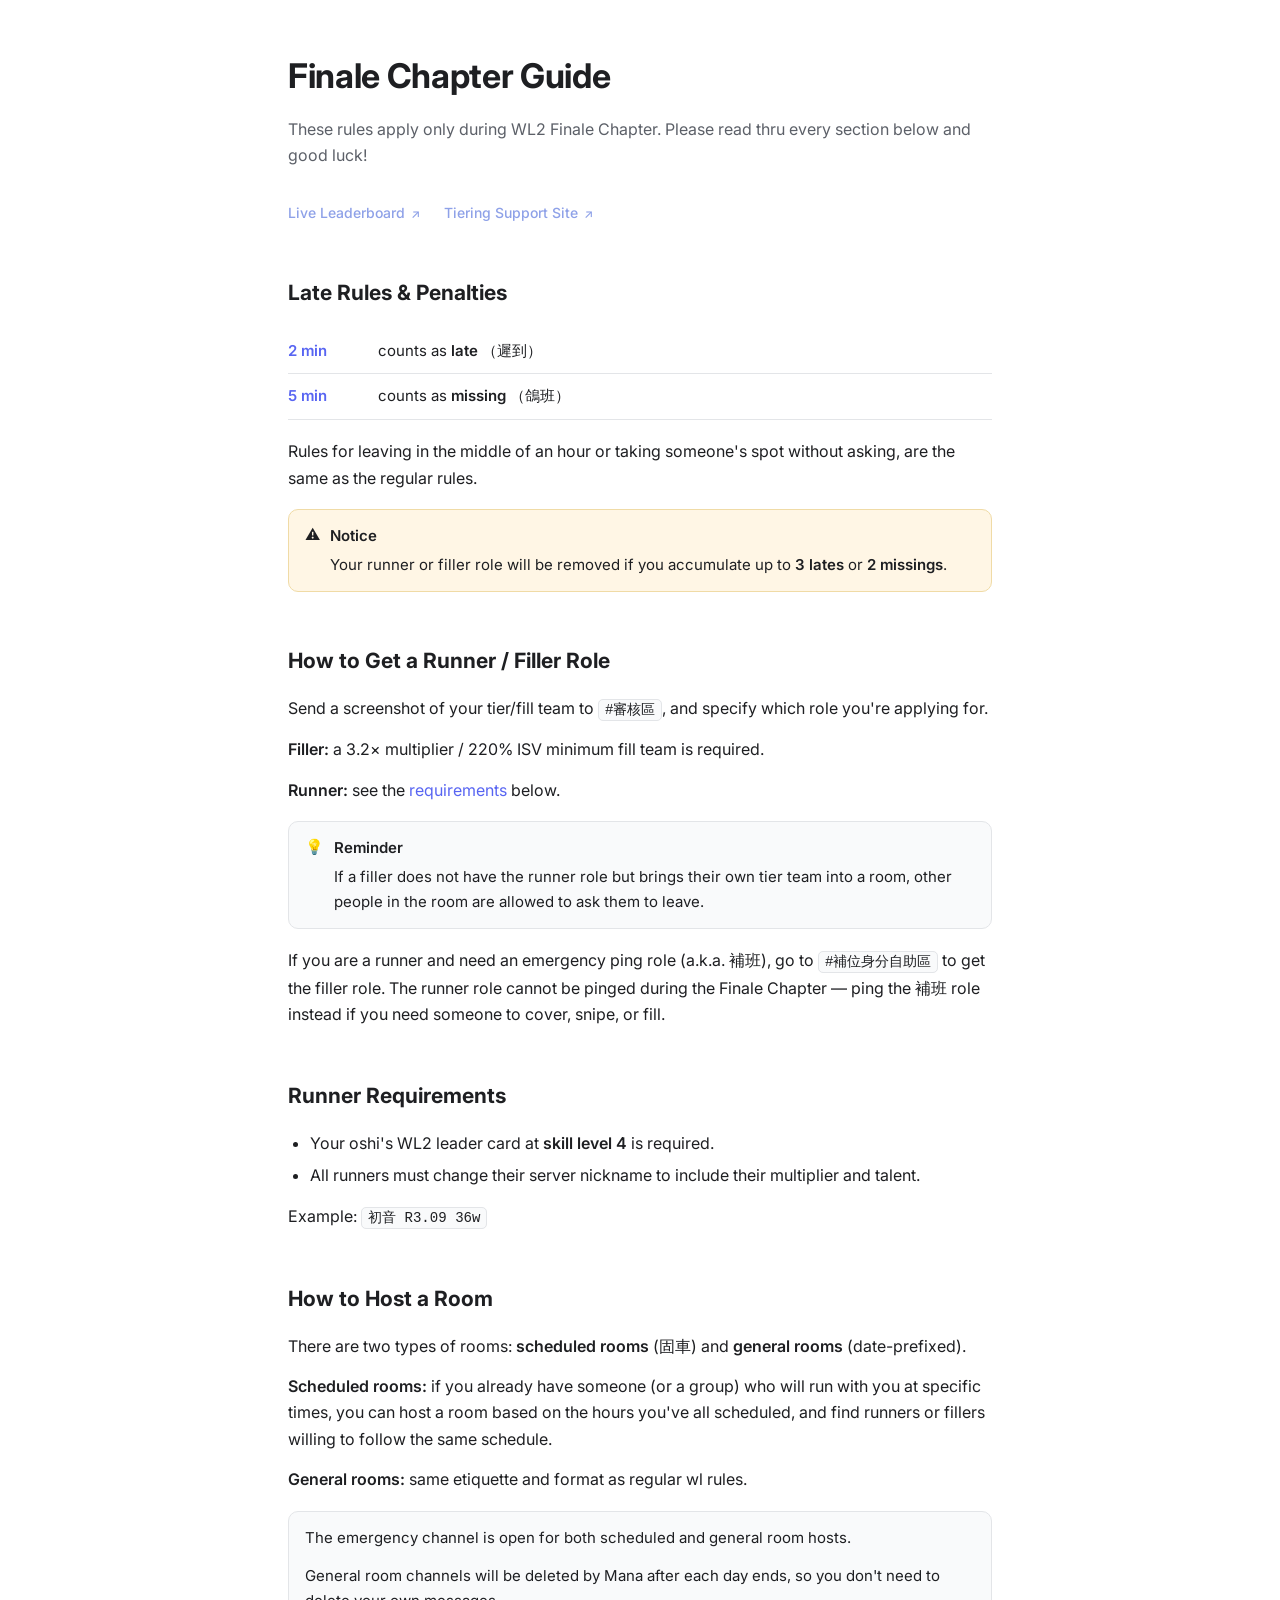
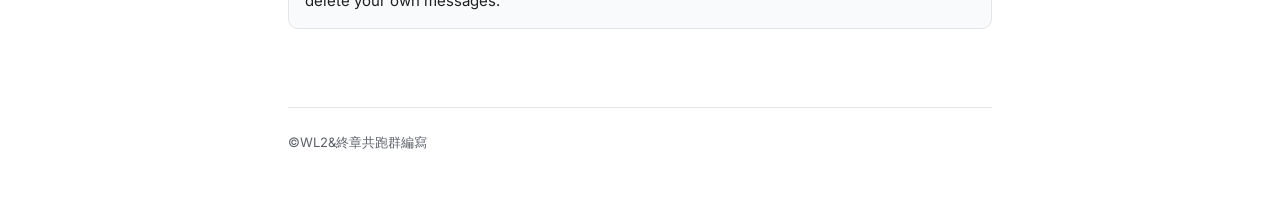
==== index.html @ 7d3a43f3 "Change button label from 'Go to docs' to 'Go to guide'" ====
<!DOCTYPE html>
<html lang="en">
<head>
<meta charset="UTF-8">
<meta name="viewport" content="width=device-width, initial-scale=1.0">
<title>Finale Chapter Guide</title>

<meta property="og:title" content="Finale Chapter Guide">
<meta property="og:description" content="English translated guides (講求international)">
<meta name="twitter:card" content="summary">


<link rel="preconnect" href="https://fonts.googleapis.com">
<link rel="preconnect" href="https://fonts.gstatic.com" crossorigin>
<link href="https://fonts.googleapis.com/css2?family=Inter:wght@400;500;600;700&display=swap" rel="stylesheet">
<link rel="stylesheet" href="style.css">

<script id="discord:component-embed" type="application/json">
{
  "component": {
    "type": 17,
    "components": [
      {
        "type": 10,
        "content": "## Finale Chapter Guide\nEnglish translated guides (講求international)"
      },
      { "type": 14, "spacing": 1 },
      {
        "type": 1,
        "components": [
          { "type": 2,
            "style": 5, 
            "label": "Go to guide",
            "url": "https://ryannly.github.io/finale-guides-site/"}
          
        ]
      }
    ]
  }
}
</script>
</head>
<body>

<div class="wrap">
  <div class="title-block">
    <h1>Finale Chapter Guide</h1>
    <p class="desc">These rules apply only during WL2 Finale Chapter. Please read thru every section below and good luck!</p>
  </div>

<div class="quick-links">
  <a href="https://project-sekai-ranking.vercel.app/" class="quick-link" target="_blank" rel="noopener noreferrer">Live Leaderboard <span class="arrow">↗</span></a>
  <a href="https://project-sekai-center.com/" class="quick-link" target="_blank" rel="noopener noreferrer">Tiering Support Site <span class="arrow">↗</span></a>
</div>

  <main>
    <h2 id="late">Late Rules & Penalties</h2>
    <table class="penalties">
      <tr><td>2 min</td><td>counts as <strong>late</strong> <span class="zh">（遲到）</span></td></tr>
      <tr><td>5 min</td><td>counts as <strong>missing</strong> <span class="zh">（鴿班）</span></td></tr>
    </table>
    <p>Rules for leaving in the middle of an hour or taking someone's spot without asking, are the same as the regular rules.</p>
    <div class="callout warn">
      <div class="icon">⚠️</div>
      <div class="body">
        <strong class="head">Notice</strong>
        <p>Your runner or filler role will be removed if you accumulate up to <strong> 3 lates</strong> or <strong> 2 missings</strong>.</p>
      </div>
    </div>

    <h2 id="roles">How to Get a Runner / Filler Role</h2>
    <p>Send a screenshot of your tier/fill team to <code><span class="zh">#審核區</span></code>, and specify which role you're applying for.</p>
    <p><strong>Filler:</strong> a 3.2× multiplier / 220% ISV minimum fill team is required.</p>
    <p><strong>Runner:</strong> see the <a href="#requirements">requirements</a> below.</p>
    <div class="callout">
      <div class="icon">💡</div>
      <div class="body">
        <strong class="head">Reminder</strong>
        <p>If a filler does not have the runner role but brings their own tier team into a room, other people in the room are allowed to ask them to leave.</p>
      </div>
    </div>
    <p>If you are a runner and need an emergency ping role (a.k.a. <span class="zh">補班</span>), go to <code><span class="zh">#補位身分自助區</span></code> to get the filler role. The runner role cannot be pinged during the Finale Chapter — ping the <span class="zh">補班</span> role instead if you need someone to cover, snipe, or fill.</p>

    <h2 id="requirements">Runner Requirements</h2>
    <ul>
      <li>Your oshi's WL2 leader card at <strong>skill level 4</strong> is required.</li>
      <li>All runners must change their server nickname to include their multiplier and talent.</li>
    </ul>
    <p>Example: <code>初音 R3.09 36w</code></p>

    <h2 id="hosting">How to Host a Room</h2>
    <p>There are two types of rooms: <strong>scheduled rooms </strong><span class="zh">(固車)</span> and <strong>general rooms</strong> (date-prefixed).</p>
    <p><strong>Scheduled rooms:</strong> if you already have someone (or a group) who will run with you at specific times, you can host a room based on the hours you've all scheduled, and find runners or fillers willing to follow the same schedule.</p>
    <p><strong>General rooms:</strong> same etiquette and format as regular wl rules.</p>
    <div class="callout">
      <div class="body">
        <p>The emergency channel is open for both scheduled and general room hosts.</p>
        <p>General room channels will be deleted by Mana after each day ends, so you don't need to delete your own messages.</p>
      </div>
    </div>
  </main>
  <footer>©WL2&終章共跑群編寫</footer>

</div>


</body>
</html>
---- style.css ----
:root {
  --blurple: #5865f2;
  --blurple-soft: #eef0fe;
  --bg: #ffffff;
  --bg-subtle: #f9fafb;
  --ink: #1e1f22;
  --ink-soft: #5c6068;
  --line: #e3e5e8;
  --amber: #a15c00;
  --amber-bg: #fff6e5;
  --amber-line: #f0dba6;
  --aquamarine: #8df2db;
}
@media (prefers-color-scheme: dark) {
  :root:not([data-theme="light"]) {
    --bg: #1e1f22;
    --bg-subtle: #26272b;
    --ink: #f2f3f5;
    --ink-soft: #b5bac1;
    --line: #35363b;
    --blurple-soft: #2b2d4d;
    --amber-bg: #332a17;
    --amber-line: #5a4820;
    --amber: #e0a94c;
  }
}

* { box-sizing: border-box; }
html { scroll-behavior: smooth; }
body {
  margin: 0;
  background: var(--bg);
  color: var(--ink);
  font-family: "Inter", -apple-system, "Segoe UI", "PingFang TC", "Noto Sans TC", sans-serif;
  line-height: 1.65;
  font-size: 16px;
}
.wrap { max-width: 760px; margin: 0 auto; padding: 0 28px; }

header.top { border-bottom: 1px solid var(--line); padding: 18px 0; }
header.top .wrap { display: flex; align-items: center; gap: 10px; }
.logo-dot { width: 9px; height: 9px; border-radius: 50%; background: var(--blurple); }
header.top .name { font-weight: 600; font-size: 14.5px; }
header.top .meta { margin-left: auto; font-size: 13px; color: var(--ink-soft); }

.title-block { 
    padding: 48px 0 32px; 
}
.eyebrow {
  display: inline-flex; align-items: center; gap: 6px;
  background: var(--blurple-soft); color: var(--blurple);
  font-size: 12.5px; font-weight: 600;
  padding: 4px 10px; border-radius: 6px;
  margin-bottom: 16px;
}
h1 { font-size: 34px; font-weight: 700; margin: 0 0 12px; letter-spacing: -0.01em; }
.desc { color: var(--ink-soft); font-size: 16px; margin: 0; }

.quick-links {
  display: flex;
  flex-wrap: wrap;
  gap: 8px;
  margin: 0 0 8px;
}
.quick-links {
  display: flex;
  flex-wrap: wrap;
  gap: 24px;
  margin: 0 0 12px;
}
.quick-link {
  font-size: 14px;
  font-weight: 500;
  color: #8ea1e8;
  text-decoration: none;
}
.quick-link:hover {
  color: #b7c4f2;
}
.quick-link .arrow {
  font-size: 12px;
  margin-left: 2px;
  vertical-align: middle;
}

main { padding-bottom: 60px; }
h2 { font-size: 21px; font-weight: 700; margin: 44px 0 16px; padding-top: 8px; scroll-margin-top: 20px; }

p { margin: 0 0 14px; color: var(--ink); }
strong { font-weight: 600; }
ul { margin: 0 0 14px; padding-left: 22px; }
li { margin-bottom: 6px; }
a { color: var(--blurple); text-decoration: none; }
a:hover { text-decoration: underline; }

code {
  font-family: ui-monospace, "SF Mono", Menlo, monospace; font-size: 0.88em;
  background: var(--bg-subtle); border: 1px solid var(--line);
  padding: 2px 6px; border-radius: 5px;
}

.channel{
    color: var(--aquamarine);
}
.callout {
  display: flex; gap: 10px;
  border: 1px solid var(--line);
  background: var(--bg-subtle);
  border-radius: 10px;
  padding: 14px 16px;
  margin: 18px 0;
  font-size: 15px;
}
.callout.warn { background: var(--amber-bg); border-color: var(--amber-line); }
.callout .icon { flex-shrink: 0; line-height: 1.4; }
.callout .body p:last-child { margin-bottom: 0; }
.callout .body strong.head { display: block; margin-bottom: 4px; color: var(--ink); }

table.penalties { width: 100%; border-collapse: collapse; margin: 18px 0; font-size: 15px; }
table.penalties td { padding: 10px 0; border-bottom: 1px solid var(--line); }
table.penalties td:first-child { font-weight: 600; color: var(--blurple); width: 90px; }

footer { border-top: 1px solid var(--line); padding: 24px 0 50px; color: var(--ink-soft); font-size: 13px; }
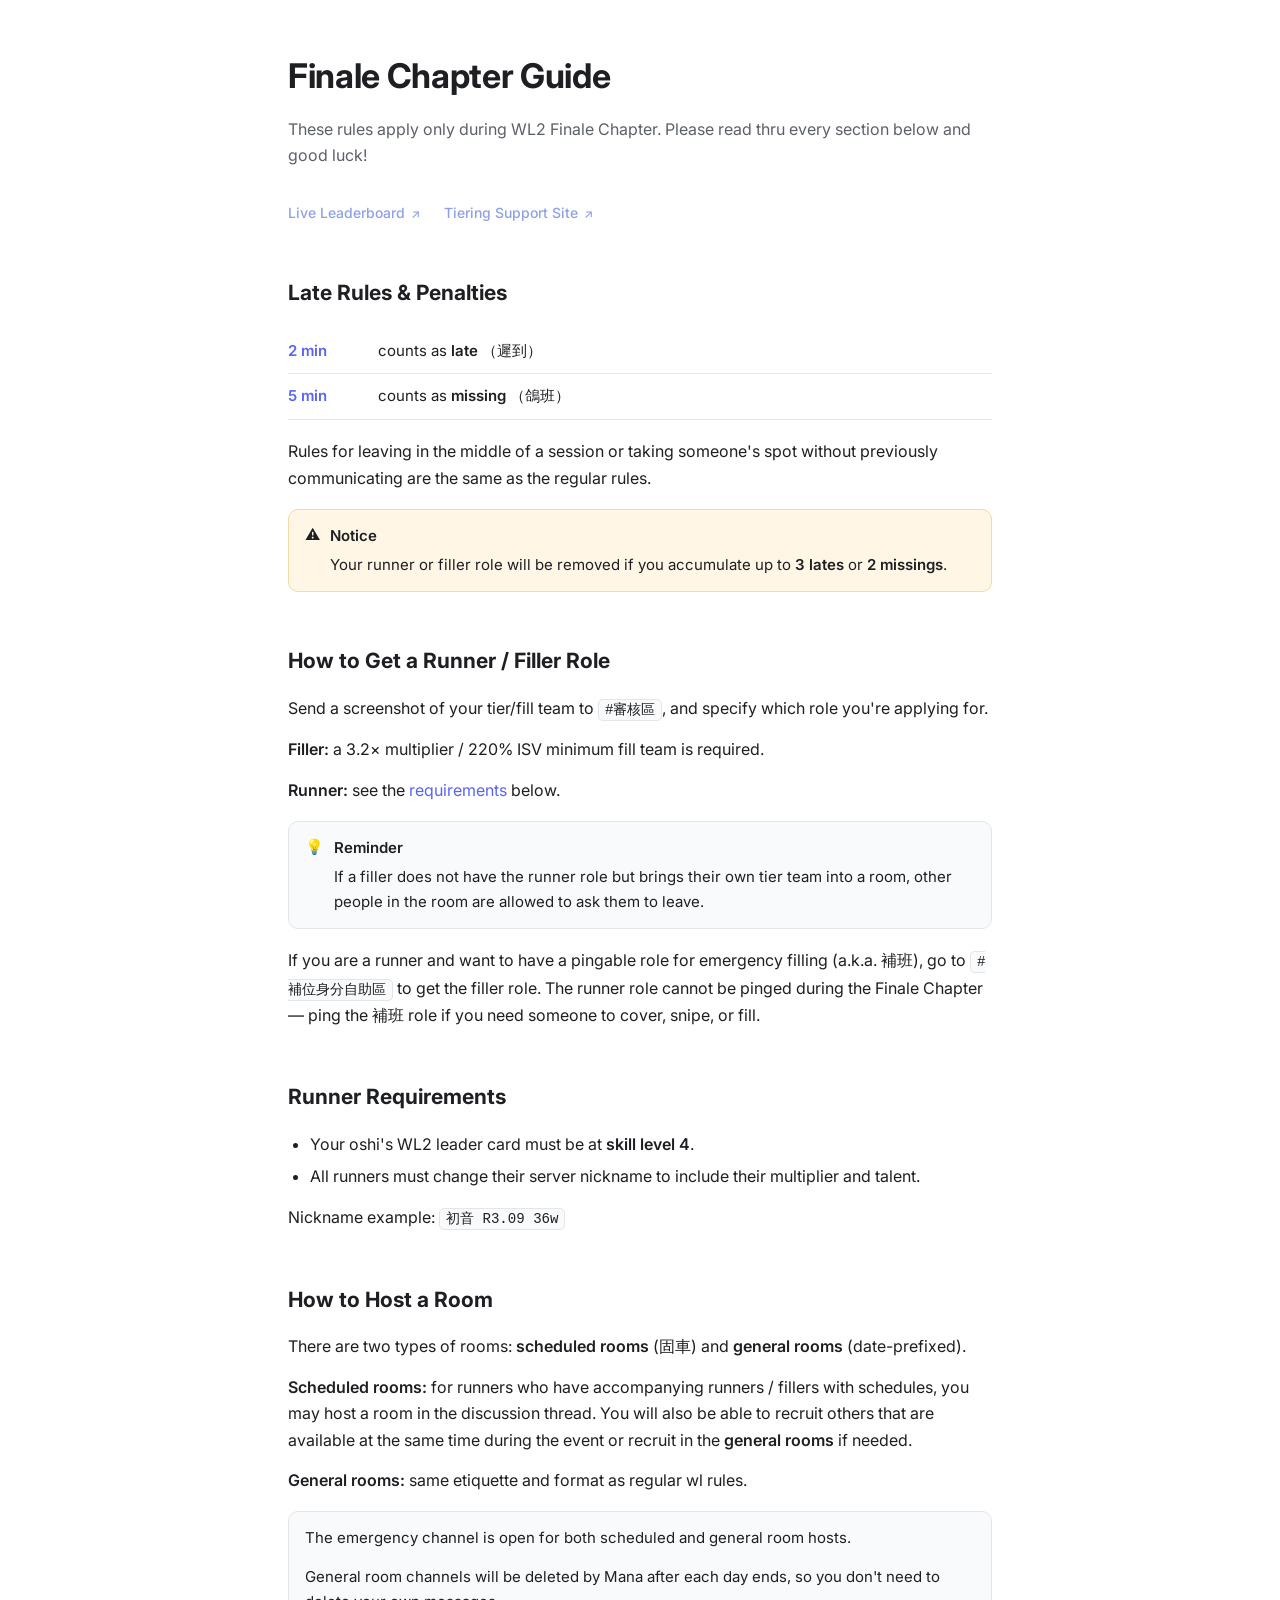
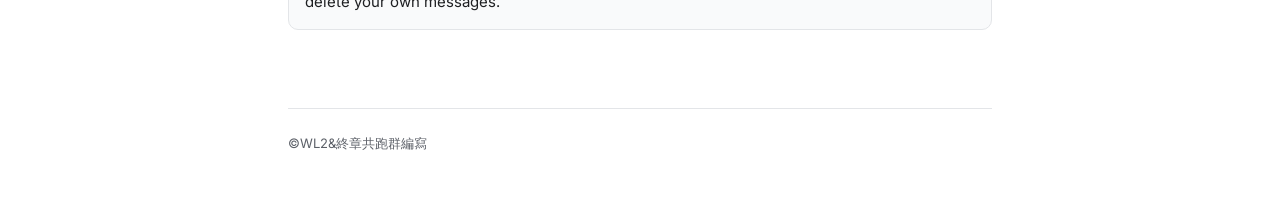
==== commit 74e03ab1: "fix content" ====
--- a/index.html
+++ b/index.html
@@ -59,7 +59,7 @@
       <tr><td>2 min</td><td>counts as <strong>late</strong> <span class="zh">（遲到）</span></td></tr>
       <tr><td>5 min</td><td>counts as <strong>missing</strong> <span class="zh">（鴿班）</span></td></tr>
     </table>
-    <p>Rules for leaving in the middle of an hour or taking someone's spot without asking, are the same as the regular rules.</p>
+    <p>Rules for leaving in the middle of a session or taking someone's spot without previously communicating are the same as the regular rules.</p>
     <div class="callout warn">
       <div class="icon">⚠️</div>
       <div class="body">
@@ -79,18 +79,18 @@
         <p>If a filler does not have the runner role but brings their own tier team into a room, other people in the room are allowed to ask them to leave.</p>
       </div>
     </div>
-    <p>If you are a runner and need an emergency ping role (a.k.a. <span class="zh">補班</span>), go to <code><span class="zh">#補位身分自助區</span></code> to get the filler role. The runner role cannot be pinged during the Finale Chapter — ping the <span class="zh">補班</span> role instead if you need someone to cover, snipe, or fill.</p>
+    <p>If you are a runner and want to have a pingable role for emergency filling (a.k.a. <span class="zh">補班</span>), go to <code><span class="zh">#補位身分自助區</span></code> to get the filler role. The runner role cannot be pinged during the Finale Chapter — ping the <span class="zh">補班</span> role if you need someone to cover, snipe, or fill.</p>
 
     <h2 id="requirements">Runner Requirements</h2>
     <ul>
-      <li>Your oshi's WL2 leader card at <strong>skill level 4</strong> is required.</li>
+      <li>Your oshi's WL2 leader card must be at <strong>skill level 4</strong>.</li>
       <li>All runners must change their server nickname to include their multiplier and talent.</li>
     </ul>
-    <p>Example: <code>初音 R3.09 36w</code></p>
+    <p>Nickname example: <code>初音 R3.09 36w</code></p>
 
     <h2 id="hosting">How to Host a Room</h2>
     <p>There are two types of rooms: <strong>scheduled rooms </strong><span class="zh">(固車)</span> and <strong>general rooms</strong> (date-prefixed).</p>
-    <p><strong>Scheduled rooms:</strong> if you already have someone (or a group) who will run with you at specific times, you can host a room based on the hours you've all scheduled, and find runners or fillers willing to follow the same schedule.</p>
+    <p><strong>Scheduled rooms:</strong> for runners who have accompanying runners / fillers with schedules, you may host a room in the discussion thread. You will also be able to recruit others that are available at the same time during the event or recruit in the <strong>general rooms</strong> if needed.</p>
     <p><strong>General rooms:</strong> same etiquette and format as regular wl rules.</p>
     <div class="callout">
       <div class="body">
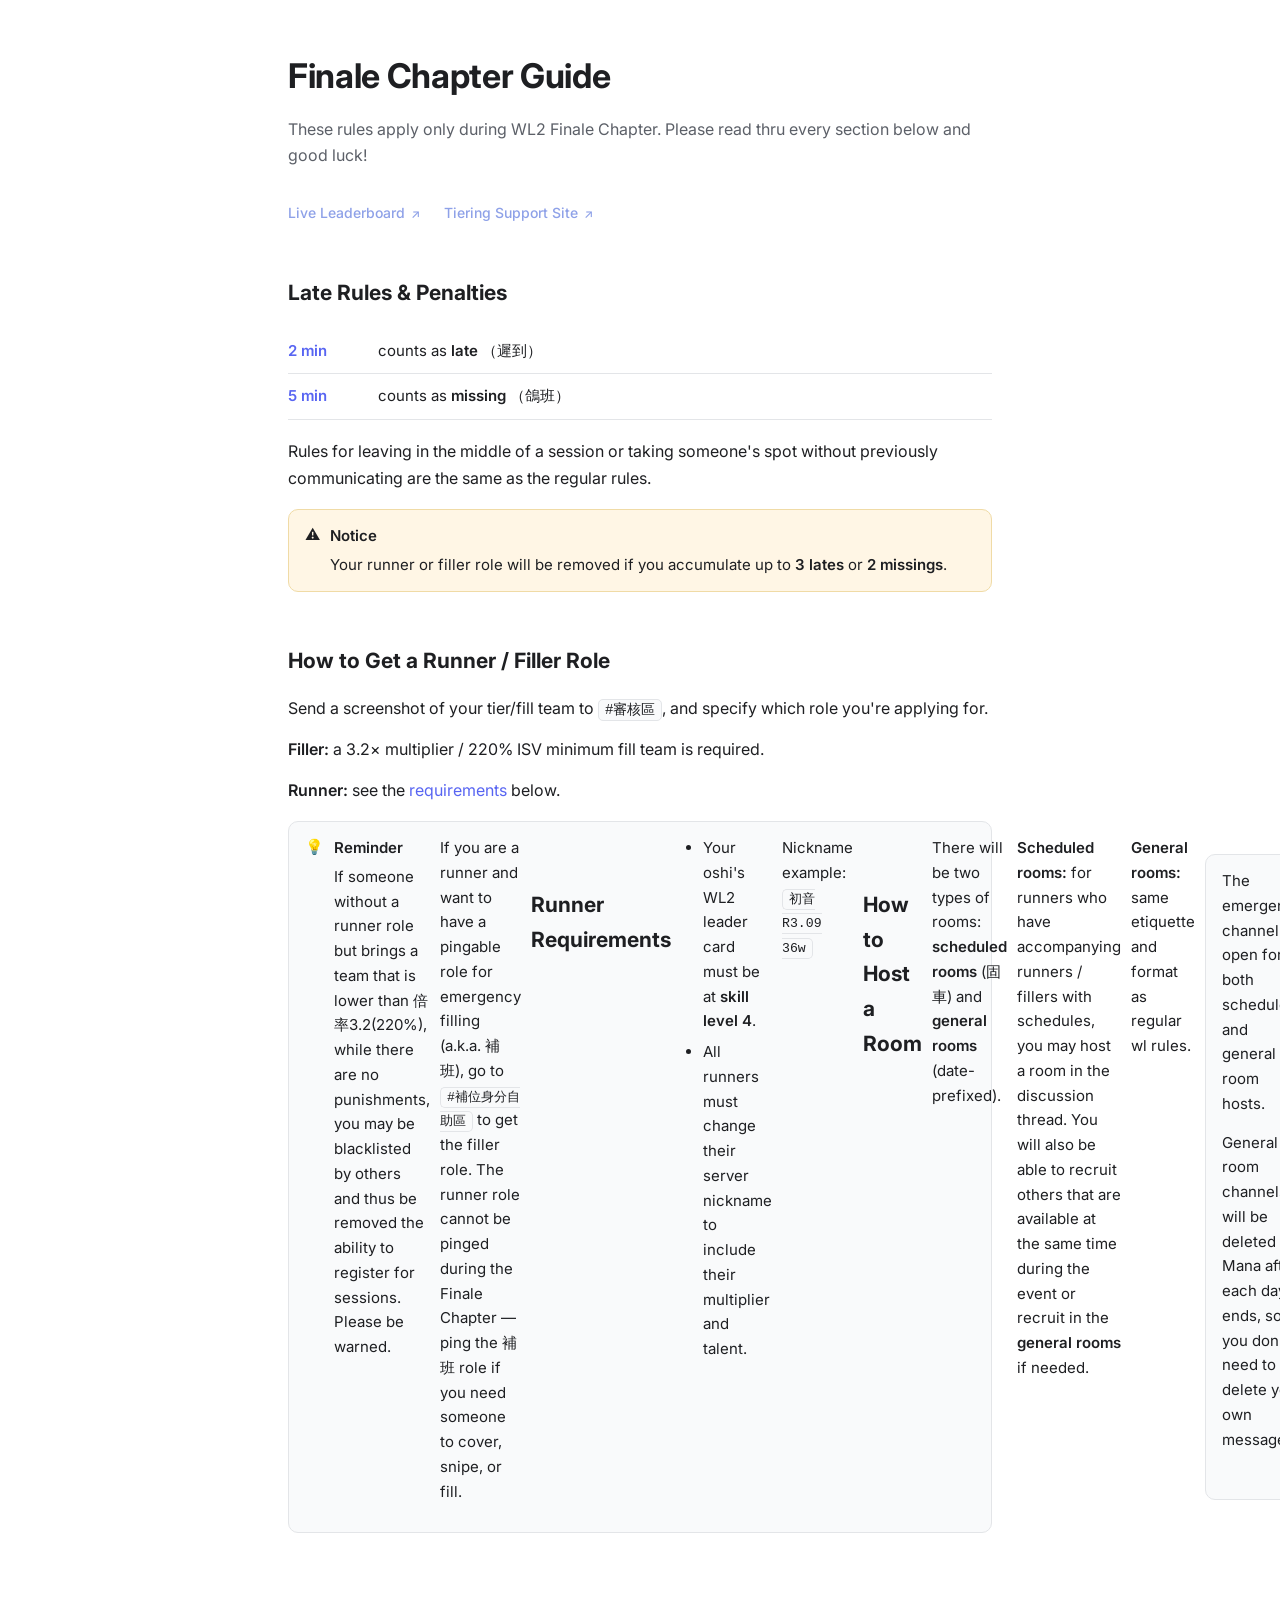
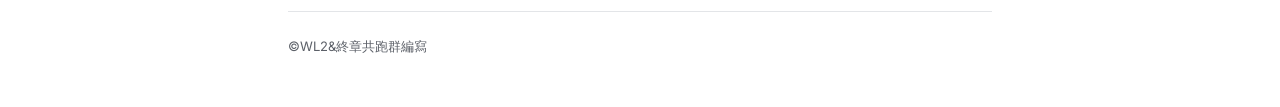
==== commit 764f875e: "fix content Updated the reminder regarding team roles and added a warning about potential blacklisti" ====
--- a/index.html
+++ b/index.html
@@ -76,8 +76,7 @@
       <div class="icon">💡</div>
       <div class="body">
         <strong class="head">Reminder</strong>
-        <p>If a filler does not have the runner role but brings their own tier team into a room, other people in the room are allowed to ask them to leave.</p>
-      </div>
+        <p>If someone without a runner role but brings a team that is lower than 倍率3.2(220%), while there are no punishments, you may be blacklisted by others and thus be removed the ability to register for sessions. Please be warned.</p>
     </div>
     <p>If you are a runner and want to have a pingable role for emergency filling (a.k.a. <span class="zh">補班</span>), go to <code><span class="zh">#補位身分自助區</span></code> to get the filler role. The runner role cannot be pinged during the Finale Chapter — ping the <span class="zh">補班</span> role if you need someone to cover, snipe, or fill.</p>
 
@@ -89,7 +88,7 @@
     <p>Nickname example: <code>初音 R3.09 36w</code></p>
 
     <h2 id="hosting">How to Host a Room</h2>
-    <p>There are two types of rooms: <strong>scheduled rooms </strong><span class="zh">(固車)</span> and <strong>general rooms</strong> (date-prefixed).</p>
+    <p>There will be two types of rooms: <strong>scheduled rooms </strong><span class="zh">(固車)</span> and <strong>general rooms</strong> (date-prefixed).</p>
     <p><strong>Scheduled rooms:</strong> for runners who have accompanying runners / fillers with schedules, you may host a room in the discussion thread. You will also be able to recruit others that are available at the same time during the event or recruit in the <strong>general rooms</strong> if needed.</p>
     <p><strong>General rooms:</strong> same etiquette and format as regular wl rules.</p>
     <div class="callout">
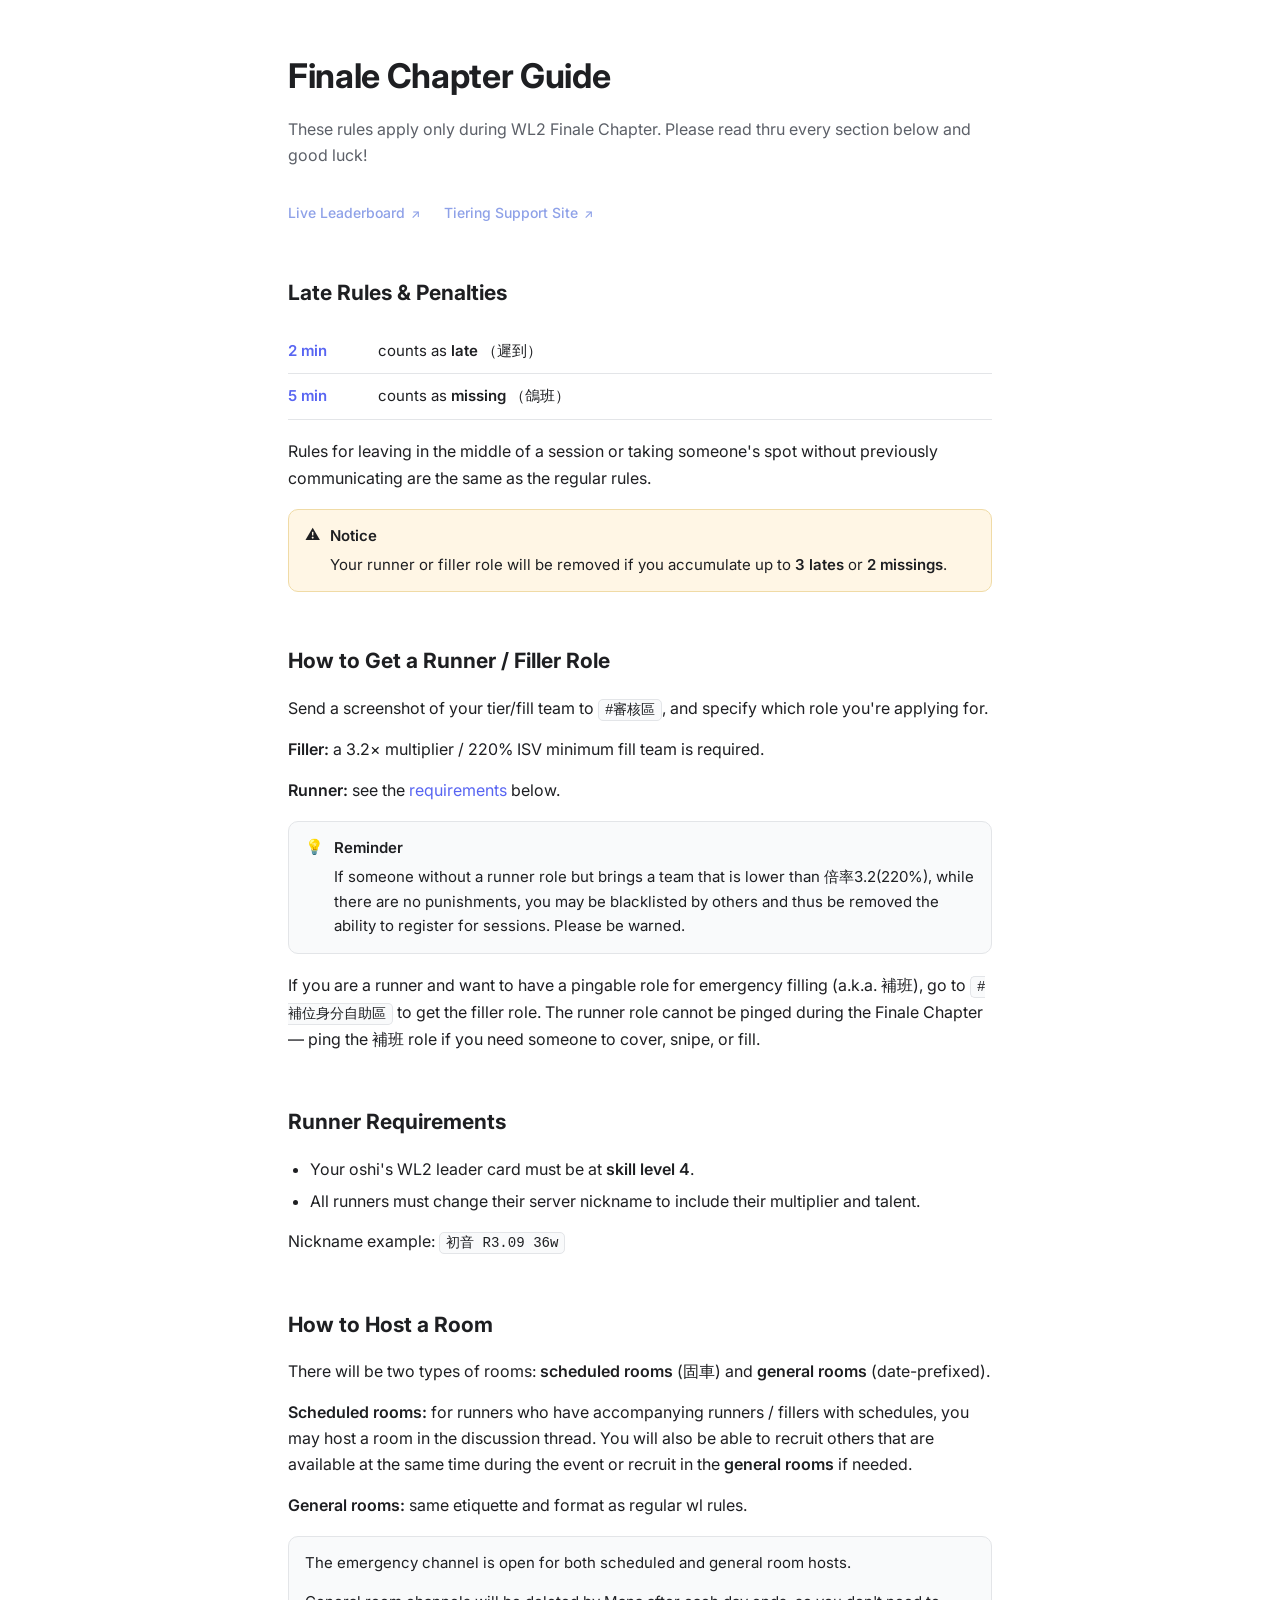
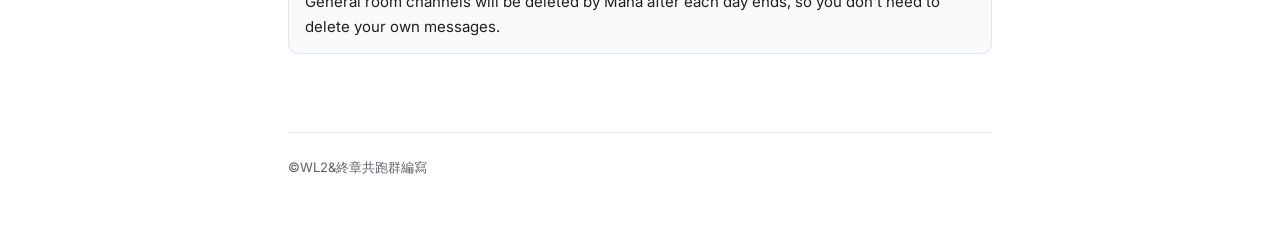
==== commit 5a208f5a: "Update reminder section in index.html" ====
--- a/index.html
+++ b/index.html
@@ -76,7 +76,8 @@
       <div class="icon">💡</div>
       <div class="body">
         <strong class="head">Reminder</strong>
-        <p>If someone without a runner role but brings a team that is lower than 倍率3.2(220%), while there are no punishments, you may be blacklisted by others and thus be removed the ability to register for sessions. Please be warned.</p>
+        <p>If someone without a runner role but brings a team that is lower than <span class="zh">倍率</span>3.2(220%), while there are no punishments, you may be blacklisted by others and thus be removed the ability to register for sessions. Please be warned.</p>
+      </div>
     </div>
     <p>If you are a runner and want to have a pingable role for emergency filling (a.k.a. <span class="zh">補班</span>), go to <code><span class="zh">#補位身分自助區</span></code> to get the filler role. The runner role cannot be pinged during the Finale Chapter — ping the <span class="zh">補班</span> role if you need someone to cover, snipe, or fill.</p>
 
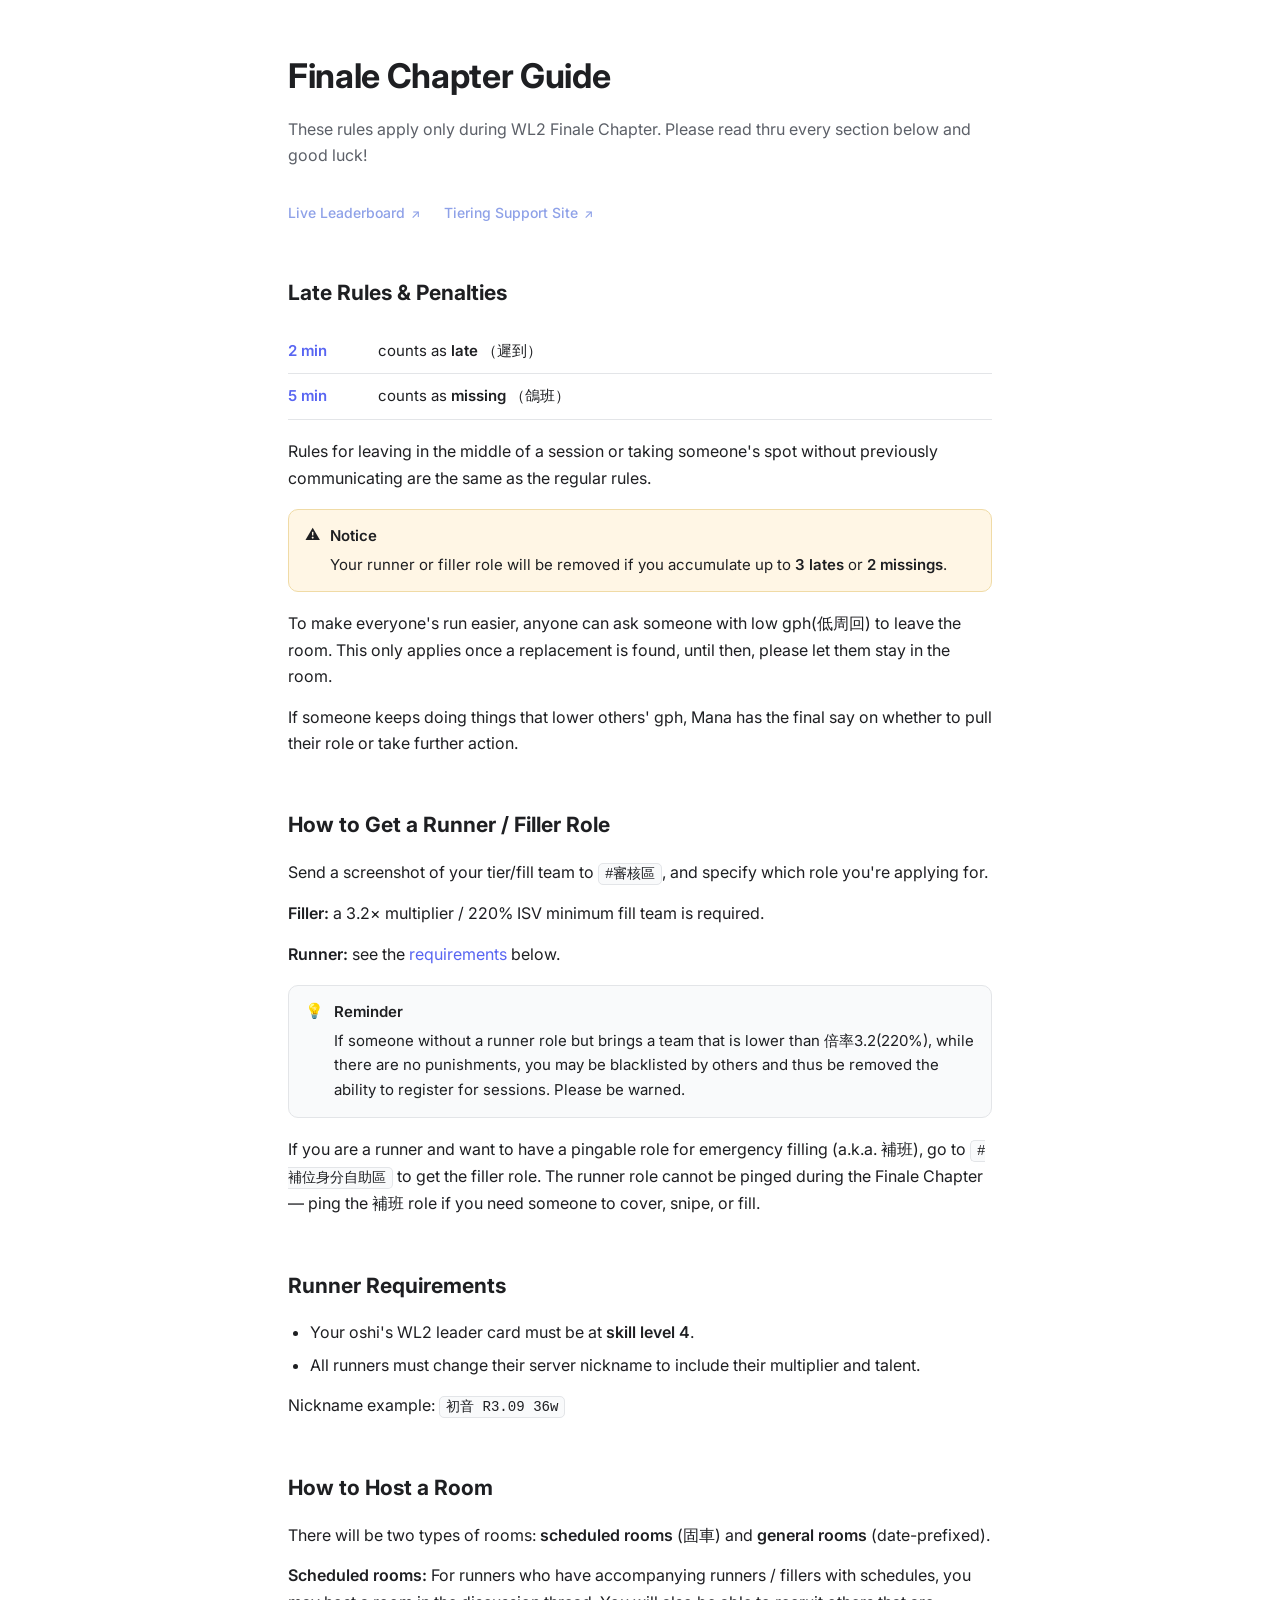
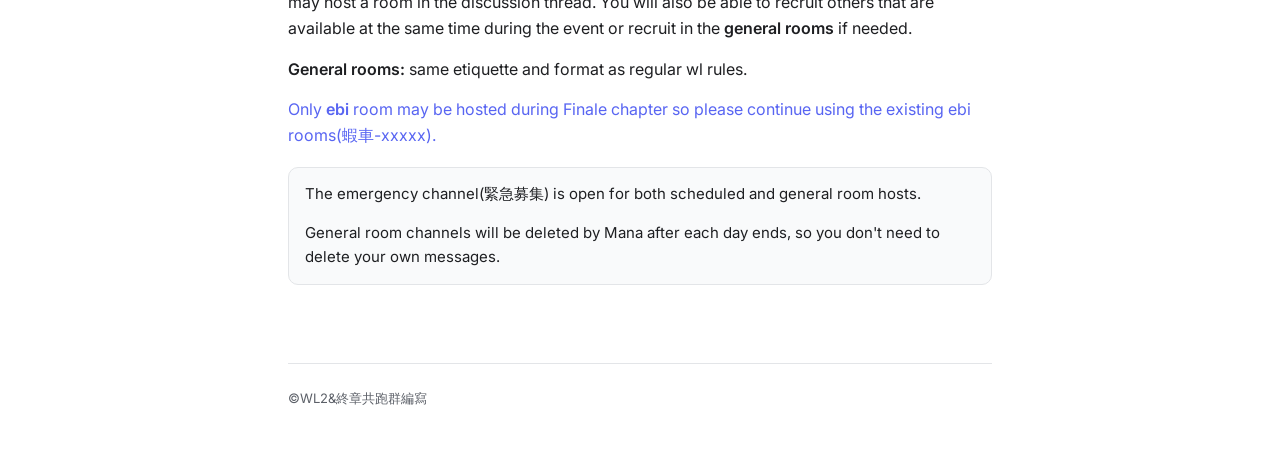
==== commit 9500c81c: "Update index.html with additional information and corrections" ====
--- a/index.html
+++ b/index.html
@@ -67,6 +67,8 @@
         <p>Your runner or filler role will be removed if you accumulate up to <strong> 3 lates</strong> or <strong> 2 missings</strong>.</p>
       </div>
     </div>
+    <p>To make everyone's run easier, anyone can ask someone with low gph<span class="zh">(低周回)</span> to leave the room. This only applies once a replacement is found, until then, please let them stay in the room.</p>
+    <p>If someone keeps doing things that lower others' gph, Mana has the final say on whether to pull their role or take further action.</p>
 
     <h2 id="roles">How to Get a Runner / Filler Role</h2>
     <p>Send a screenshot of your tier/fill team to <code><span class="zh">#審核區</span></code>, and specify which role you're applying for.</p>
@@ -90,11 +92,12 @@
 
     <h2 id="hosting">How to Host a Room</h2>
     <p>There will be two types of rooms: <strong>scheduled rooms </strong><span class="zh">(固車)</span> and <strong>general rooms</strong> (date-prefixed).</p>
-    <p><strong>Scheduled rooms:</strong> for runners who have accompanying runners / fillers with schedules, you may host a room in the discussion thread. You will also be able to recruit others that are available at the same time during the event or recruit in the <strong>general rooms</strong> if needed.</p>
+    <p><strong>Scheduled rooms:</strong> For runners who have accompanying runners / fillers with schedules, you may host a room in the discussion thread. You will also be able to recruit others that are available at the same time during the event or recruit in the <strong>general rooms</strong> if needed.</p>
     <p><strong>General rooms:</strong> same etiquette and format as regular wl rules.</p>
+    <p><span class="ebi">Only <strong>ebi</strong> room may be hosted during Finale chapter so please continue using the existing ebi rooms<span class="zh">(蝦車-xxxxx).</span></span></p>
     <div class="callout">
       <div class="body">
-        <p>The emergency channel is open for both scheduled and general room hosts.</p>
+        <p>The emergency channel<span class="zh">(緊急募集)</span> is open for both scheduled and general room hosts.</p>
         <p>General room channels will be deleted by Mana after each day ends, so you don't need to delete your own messages.</p>
       </div>
     </div>
--- a/style.css
+++ b/style.css
@@ -99,6 +99,10 @@
   padding: 2px 6px; border-radius: 5px;
 }
 
+.ebi {
+  color: var(--blurple);
+}
+
 .channel{
     color: var(--aquamarine);
 }
@@ -120,4 +124,4 @@
 table.penalties td { padding: 10px 0; border-bottom: 1px solid var(--line); }
 table.penalties td:first-child { font-weight: 600; color: var(--blurple); width: 90px; }
 
-footer { border-top: 1px solid var(--line); padding: 24px 0 50px; color: var(--ink-soft); font-size: 13px; }+footer { border-top: 1px solid var(--line); padding: 24px 0 50px; color: var(--ink-soft); font-size: 13px; }
